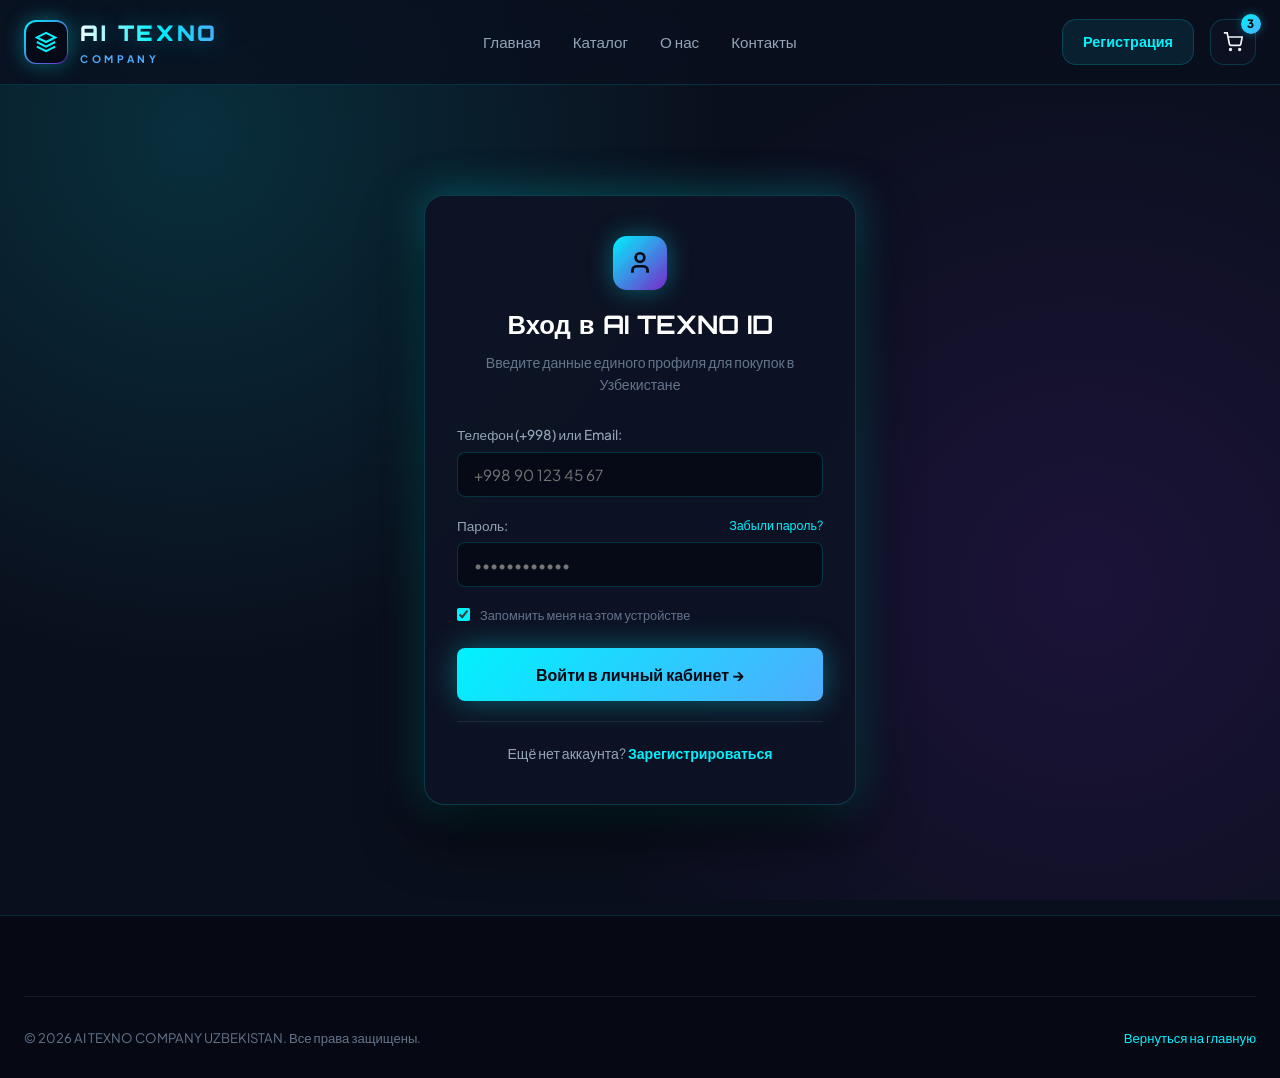
==== login.html @ 6f8b86f4 "first commit" ====
<!DOCTYPE html>
<html lang="ru">
<head>
  <meta charset="UTF-8">
  <meta name="viewport" content="width=device-width, initial-scale=1.0">
  <title>Вход в аккаунт — AI TEXNO ID</title>
  <meta name="description" content="Авторизация в едином профиле AI TEXNO COMPANY для клиентов в Узбекистане.">
  
  <!-- Google Fonts: Orbitron & Plus Jakarta Sans -->
  <link rel="preconnect" href="https://fonts.googleapis.com">
  <link rel="preconnect" href="https://fonts.gstatic.com" crossorigin>
  <link href="https://fonts.googleapis.com/css2?family=Orbitron:wght@600;700;800;900&family=Plus+Jakarta+Sans:wght@300;400;500;600;700;800&display=swap" rel="stylesheet">

  <!-- External Stylesheet -->
  <link rel="stylesheet" href="style.css">
</head>
<body>

  <!-- HEADER -->
  <header class="site-header">
    <div class="container header-inner">
      <a href="index.html" class="logo">
        <div class="logo-icon-box">
          <div class="logo-icon-inner">
            <svg width="22" height="22" viewBox="0 0 24 24" fill="none" stroke="var(--cyan-primary)" stroke-width="2.2">
              <polygon points="12 2 2 7 12 12 22 7 12 2"></polygon>
              <polyline points="2 17 12 22 22 17"></polyline>
              <polyline points="2 12 12 17 22 12"></polyline>
            </svg>
          </div>
        </div>
        <div class="logo-text-group">
          <span class="logo-title">AI TEXNO</span>
          <span class="logo-sub">COMPANY</span>
        </div>
      </a>

      <nav>
        <ul class="nav-menu">
          <li><a href="index.html" class="nav-link">Главная</a></li>
          <li><a href="index.html#catalog" class="nav-link">Каталог</a></li>
          <li><a href="index.html#about" class="nav-link">О нас</a></li>
          <li><a href="index.html#contacts" class="nav-link">Контакты</a></li>
        </ul>
      </nav>

      <div class="header-actions">
        <a href="registration.html" class="btn-auth">
          <span>Регистрация</span>
        </a>
        <a href="oformlenie.html" class="cart-btn" title="Корзина">
          <svg width="20" height="20" viewBox="0 0 24 24" fill="none" stroke="currentColor" stroke-width="2">
            <circle cx="9" cy="21" r="1"></circle><circle cx="20" cy="21" r="1"></circle>
            <path d="M1 1h4l2.68 13.39a2 2 0 0 0 2 1.61h9.72a2 2 0 0 0 2-1.61L23 6H6"></path>
          </svg>
          <span class="cart-badge">3</span>
        </a>
      </div>
    </div>
  </header>

  <!-- MAIN LOGIN SECTION -->
  <main class="section-padding" style="min-height: 80vh; display: flex; align-items: center;">
    <div class="container" style="max-width: 480px;">
      
      <div class="modal-dialog auth-dialog" style="transform:none; margin:0 auto;">
        
        <!-- Header Icon & Title -->
        <div style="text-align:center; margin-bottom:28px;">
          <div style="width:54px; height:54px; border-radius:14px; background:linear-gradient(135deg, var(--cyan-primary), var(--purple-accent)); display:inline-flex; align-items:center; justify-content:center; margin-bottom:14px; box-shadow:0 0 25px var(--cyan-glow);">
            <svg width="26" height="26" viewBox="0 0 24 24" fill="none" stroke="#050813" stroke-width="2.5">
              <path d="M19 21v-2a4 4 0 0 0-4-4H9a4 4 0 0 0-4 4v2"/><circle cx="12" cy="7" r="4"/>
            </svg>
          </div>
          <h1 style="font-family:var(--font-display); font-size:1.6rem; color:#fff; margin-bottom:6px;">Вход в AI TEXNO ID</h1>
          <p style="color:var(--text-dim); font-size:0.88rem;">Введите данные единого профиля для покупок в Узбекистане</p>
        </div>

        <!-- LOGIN FORM -->
        <form action="index.html#catalog" method="get">
          
          <div class="form-group">
            <label class="form-label">Телефон (+998) или Email:</label>
            <input type="text" class="form-input" placeholder="+998 90 123 45 67" required>
          </div>

          <div class="form-group">
            <div style="display:flex; justify-content:space-between; align-items:center; margin-bottom:6px;">
              <label class="form-label" style="margin-bottom:0;">Пароль:</label>
              <a href="#" style="font-size:0.78rem; color:var(--cyan-primary);">Забыли пароль?</a>
            </div>
            <input type="password" class="form-input" placeholder="••••••••••••" required>
          </div>

          <label class="form-checkbox-label">
            <input type="checkbox" checked>
            <span>Запомнить меня на этом устройстве</span>
          </label>

          <button type="submit" class="btn btn-primary" style="width:100%; border-radius:var(--radius-sm); font-size:1rem; margin-bottom:20px;">
            Войти в личный кабинет &rarr;
          </button>

          <div style="text-align:center; font-size:0.88rem; color:var(--text-muted); border-top:1px solid rgba(255,255,255,0.08); padding-top:20px;">
            Ещё нет аккаунта? <a href="registration.html" style="color:var(--cyan-primary); font-weight:700;">Зарегистрироваться</a>
          </div>

        </form>

      </div>

    </div>
  </main>

  <!-- FOOTER -->
  <footer class="site-footer">
    <div class="container">
      <div class="footer-bottom">
        <div>&copy; 2026 AI TEXNO COMPANY UZBEKISTAN. Все права защищены.</div>
        <div><a href="index.html" style="color:var(--cyan-primary);">Вернуться на главную</a></div>
      </div>
    </div>
  </footer>

</body>
</html>
---- style.css ----
/* ==========================================================================
   AI TEXNO COMPANY — PURE CSS STYLESHEET (NO JAVASCRIPT)
   Theme: Dark Charcoal Blue (#0a0f1d), Glassmorphism, Neon Cyan Accents
   Currency: Uzbek Som (сум / UZS)
   ========================================================================== */

/* --------------------------------------------------------------------------
   DESIGN SYSTEM & CSS TOKENS
   -------------------------------------------------------------------------- */
:root {
  --bg-base: #0a0f1d;
  --bg-surface: rgba(13, 19, 36, 0.75);
  --bg-surface-hover: rgba(22, 32, 59, 0.88);
  --bg-glass-card: rgba(15, 23, 42, 0.65);
  --bg-glass-border: rgba(0, 242, 254, 0.18);
  --bg-glass-border-hover: rgba(0, 242, 254, 0.55);
  
  --cyan-primary: #00f2fe;
  --cyan-secondary: #4facfe;
  --cyan-glow: rgba(0, 242, 254, 0.35);
  --cyan-glow-intense: rgba(0, 242, 254, 0.7);
  --purple-accent: #7928ca;
  --magenta-accent: #b800e6;
  --emerald-accent: #00f5a0;
  
  --text-main: #f1f5f9;
  --text-muted: #94a3b8;
  --text-dim: #64748b;
  
  --font-display: 'Orbitron', -apple-system, BlinkMacSystemFont, sans-serif;
  --font-sans: 'Plus Jakarta Sans', -apple-system, BlinkMacSystemFont, sans-serif;
  
  --radius-sm: 8px;
  --radius-md: 14px;
  --radius-lg: 20px;
  --radius-full: 9999px;
  
  --transition-smooth: all 0.35s cubic-bezier(0.16, 1, 0.3, 1);
  --transition-fast: all 0.2s ease;
  
  --shadow-glass: 0 10px 30px -10px rgba(0, 0, 0, 0.6), 0 0 20px -5px rgba(0, 242, 254, 0.12);
  --shadow-card-hover: 0 20px 40px -15px rgba(0, 0, 0, 0.8), 0 0 35px -5px rgba(0, 242, 254, 0.35);
}

/* --------------------------------------------------------------------------
   RESET & BASE STYLES
   -------------------------------------------------------------------------- */
*, *::before, *::after {
  box-sizing: border-box;
  margin: 0;
  padding: 0;
}

html {
  scroll-behavior: smooth;
  color-scheme: dark;
}

body {
  font-family: var(--font-sans);
  background-color: var(--bg-base);
  color: var(--text-main);
  line-height: 1.6;
  overflow-x: hidden;
  min-height: 100vh;
  position: relative;
  /* High-tech Unsplash image with dark gradient overlay */
  background-image: 
    radial-gradient(circle at 15% 15%, rgba(0, 242, 254, 0.14) 0%, transparent 40%),
    radial-gradient(circle at 85% 65%, rgba(121, 40, 202, 0.16) 0%, transparent 45%),
    linear-gradient(180deg, rgba(10, 15, 29, 0.92) 0%, rgba(10, 15, 29, 0.86) 40%, rgba(10, 15, 29, 0.95) 100%),
    url('https://images.unsplash.com/photo-1518770660439-4636190af475?auto=format&fit=crop&w=2000&q=80');
  background-attachment: fixed;
  background-size: cover;
  background-position: center;
}

a {
  text-decoration: none;
  color: inherit;
  transition: var(--transition-fast);
}

img {
  max-width: 100%;
  height: auto;
  display: block;
}

ul {
  list-style: none;
}

button, input, select, textarea {
  font-family: inherit;
  color: inherit;
}

/* Custom Scrollbar */
::-webkit-scrollbar {
  width: 10px;
}
::-webkit-scrollbar-track {
  background: #060913;
}
::-webkit-scrollbar-thumb {
  background: linear-gradient(180deg, var(--cyan-primary), var(--cyan-secondary));
  border-radius: 5px;
}

/* Containers & Layout */
.container {
  max-width: 1280px;
  margin: 0 auto;
  padding: 0 24px;
}

.section-padding {
  padding: 110px 0;
}

/* --------------------------------------------------------------------------
   HEADER & NAVIGATION (GLASSMORPHISM)
   -------------------------------------------------------------------------- */
.site-header {
  position: sticky;
  top: 0;
  z-index: 100;
  background: rgba(10, 15, 29, 0.82);
  backdrop-filter: blur(20px) saturate(160%);
  -webkit-backdrop-filter: blur(20px) saturate(160%);
  border-bottom: 1px solid rgba(0, 242, 254, 0.15);
  transition: var(--transition-smooth);
}

.header-inner {
  display: flex;
  align-items: center;
  justify-content: space-between;
  height: 84px;
  gap: 20px;
}

/* Glowing Cyberpunk Logo */
.logo {
  display: flex;
  align-items: center;
  gap: 12px;
  text-decoration: none;
  cursor: pointer;
}

.logo-icon-box {
  width: 44px;
  height: 44px;
  border-radius: 12px;
  background: linear-gradient(135deg, var(--cyan-primary), var(--purple-accent));
  padding: 1.5px;
  display: flex;
  align-items: center;
  justify-content: center;
  box-shadow: 0 0 20px var(--cyan-glow);
  transition: var(--transition-smooth);
}

.logo:hover .logo-icon-box {
  transform: rotate(5deg) scale(1.08);
  box-shadow: 0 0 30px var(--cyan-glow-intense);
}

.logo-icon-inner {
  width: 100%;
  height: 100%;
  background: #060a17;
  border-radius: 10px;
  display: flex;
  align-items: center;
  justify-content: center;
}

.logo-text-group {
  display: flex;
  flex-direction: column;
}

.logo-title {
  font-family: var(--font-display);
  font-weight: 900;
  font-size: 1.35rem;
  letter-spacing: 0.12em;
  background: linear-gradient(90deg, #ffffff 0%, var(--cyan-primary) 55%, var(--cyan-secondary) 100%);
  -webkit-background-clip: text;
  -webkit-text-fill-color: transparent;
  text-shadow: 0 0 25px rgba(0, 242, 254, 0.35);
}

.logo-sub {
  font-size: 0.65rem;
  font-weight: 700;
  letter-spacing: 0.35em;
  color: var(--cyan-secondary);
  text-transform: uppercase;
}

/* Nav Menu */
.nav-menu {
  display: flex;
  align-items: center;
  gap: 32px;
}

.nav-link {
  font-size: 0.95rem;
  font-weight: 500;
  color: var(--text-muted);
  position: relative;
  padding: 8px 0;
  transition: var(--transition-fast);
}

.nav-link:hover, .nav-link:focus {
  color: var(--cyan-primary);
}

.nav-link::after {
  content: '';
  position: absolute;
  bottom: 0;
  left: 0;
  width: 0%;
  height: 2px;
  background: linear-gradient(90deg, var(--cyan-primary), var(--cyan-secondary));
  transition: width 0.3s ease;
  border-radius: 2px;
  box-shadow: 0 0 8px var(--cyan-primary);
}

.nav-link:hover::after {
  width: 100%;
}

/* Header Actions */
.header-actions {
  display: flex;
  align-items: center;
  gap: 16px;
}

/* Cart Button */
.cart-btn {
  position: relative;
  display: flex;
  align-items: center;
  justify-content: center;
  width: 46px;
  height: 46px;
  border-radius: var(--radius-md);
  background: var(--bg-surface);
  border: 1px solid var(--bg-glass-border);
  color: var(--text-main);
  transition: var(--transition-smooth);
}

.cart-btn:hover {
  border-color: var(--cyan-primary);
  box-shadow: 0 0 18px var(--cyan-glow);
  color: var(--cyan-primary);
  transform: translateY(-2px);
}

.cart-badge {
  position: absolute;
  top: -6px;
  right: -6px;
  background: linear-gradient(135deg, var(--cyan-primary), var(--cyan-secondary));
  color: #050813;
  font-weight: 800;
  font-size: 0.72rem;
  min-width: 20px;
  height: 20px;
  padding: 0 5px;
  border-radius: 10px;
  display: flex;
  align-items: center;
  justify-content: center;
  box-shadow: 0 0 10px var(--cyan-glow);
}

/* Auth Modal Launcher Button */
.btn-auth {
  display: inline-flex;
  align-items: center;
  gap: 10px;
  padding: 10px 20px;
  border-radius: var(--radius-md);
  background: rgba(0, 242, 254, 0.08);
  border: 1px solid var(--bg-glass-border);
  color: var(--cyan-primary);
  font-weight: 600;
  font-size: 0.9rem;
  transition: var(--transition-smooth);
}

.btn-auth:hover {
  background: linear-gradient(135deg, var(--cyan-primary), var(--cyan-secondary));
  color: #050813;
  border-color: transparent;
  box-shadow: 0 0 25px var(--cyan-glow);
  transform: translateY(-2px);
}

/* --------------------------------------------------------------------------
   HERO SECTION
   -------------------------------------------------------------------------- */
.hero-section {
  padding: 100px 0 120px;
  position: relative;
}

.hero-grid {
  display: grid;
  grid-template-columns: 1.1fr 0.9fr;
  gap: 60px;
  align-items: center;
}

.hero-badge {
  display: inline-flex;
  align-items: center;
  gap: 8px;
  padding: 8px 18px;
  border-radius: var(--radius-full);
  background: rgba(0, 242, 254, 0.08);
  border: 1px solid var(--bg-glass-border);
  color: var(--cyan-primary);
  font-size: 0.85rem;
  font-weight: 600;
  margin-bottom: 24px;
  box-shadow: 0 0 15px rgba(0, 242, 254, 0.1);
}

.hero-badge-dot {
  width: 8px;
  height: 8px;
  border-radius: 50%;
  background: var(--cyan-primary);
  box-shadow: 0 0 10px var(--cyan-primary);
  animation: pulseGlow 2s infinite;
}

@keyframes pulseGlow {
  0%, 100% { opacity: 1; transform: scale(1); }
  50% { opacity: 0.4; transform: scale(1.3); }
}

.hero-title {
  font-family: var(--font-display);
  font-size: 3.4rem;
  font-weight: 800;
  line-height: 1.15;
  margin-bottom: 24px;
  letter-spacing: -0.02em;
}

.hero-title span {
  background: linear-gradient(135deg, var(--cyan-primary) 0%, var(--cyan-secondary) 50%, #ffffff 100%);
  -webkit-background-clip: text;
  -webkit-text-fill-color: transparent;
  display: block;
}

.hero-subtitle {
  font-size: 1.15rem;
  color: var(--text-muted);
  margin-bottom: 40px;
  max-width: 580px;
  font-weight: 400;
  line-height: 1.7;
}

.hero-cta-group {
  display: flex;
  align-items: center;
  gap: 20px;
  margin-bottom: 50px;
}

.btn {
  display: inline-flex;
  align-items: center;
  justify-content: center;
  gap: 10px;
  padding: 16px 32px;
  border-radius: var(--radius-md);
  font-weight: 700;
  font-size: 1rem;
  cursor: pointer;
  transition: var(--transition-smooth);
  border: none;
  outline: none;
}

.btn-primary {
  background: linear-gradient(135deg, var(--cyan-primary), var(--cyan-secondary));
  color: #050813;
  box-shadow: 0 0 30px var(--cyan-glow);
}

.btn-primary:hover {
  transform: translateY(-3px) scale(1.02);
  box-shadow: 0 0 45px var(--cyan-glow-intense);
  background: linear-gradient(135deg, #33f5ff, #62b5fe);
}

.btn-secondary {
  background: var(--bg-surface);
  border: 1px solid var(--bg-glass-border);
  color: var(--text-main);
}

.btn-secondary:hover {
  background: var(--bg-surface-hover);
  border-color: var(--cyan-primary);
  color: var(--cyan-primary);
  transform: translateY(-3px);
  box-shadow: 0 10px 25px -5px rgba(0, 0, 0, 0.5);
}

.hero-stats {
  display: flex;
  align-items: center;
  gap: 40px;
  padding-top: 30px;
  border-top: 1px solid rgba(255, 255, 255, 0.08);
}

.stat-item {
  display: flex;
  flex-direction: column;
}

.stat-number {
  font-family: var(--font-display);
  font-weight: 800;
  font-size: 1.8rem;
  color: #ffffff;
  background: linear-gradient(90deg, #fff, var(--cyan-primary));
  -webkit-background-clip: text;
  -webkit-text-fill-color: transparent;
}

.stat-label {
  font-size: 0.85rem;
  color: var(--text-dim);
}

/* Visual Card Showcase */
.hero-visual-card {
  position: relative;
  border-radius: var(--radius-lg);
  background: var(--bg-glass-card);
  backdrop-filter: blur(25px);
  border: 1px solid var(--bg-glass-border);
  padding: 16px;
  box-shadow: var(--shadow-glass);
  overflow: hidden;
  transition: var(--transition-smooth);
}

.hero-visual-card:hover {
  border-color: var(--bg-glass-border-hover);
  box-shadow: var(--shadow-card-hover);
  transform: translateY(-6px);
}

.hero-main-img {
  width: 100%;
  height: 440px;
  object-fit: cover;
  border-radius: 14px;
}

.hero-floating-tag {
  position: absolute;
  bottom: 30px;
  left: 30px;
  right: 30px;
  background: rgba(10, 15, 29, 0.85);
  backdrop-filter: blur(15px);
  border: 1px solid rgba(0, 242, 254, 0.3);
  border-radius: var(--radius-md);
  padding: 16px 20px;
  display: flex;
  align-items: center;
  gap: 16px;
  box-shadow: 0 15px 35px rgba(0, 0, 0, 0.6);
}

.floating-icon {
  width: 44px;
  height: 44px;
  border-radius: 10px;
  background: linear-gradient(135deg, var(--cyan-primary), var(--purple-accent));
  display: flex;
  align-items: center;
  justify-content: center;
  color: #050813;
}

.floating-title {
  font-weight: 700;
  font-size: 1rem;
  color: #ffffff;
}

.floating-subtitle {
  font-size: 0.82rem;
  color: var(--cyan-primary);
}

/* --------------------------------------------------------------------------
   ABOUT US SECTION
   -------------------------------------------------------------------------- */
.section-tag {
  display: inline-block;
  font-family: var(--font-display);
  font-size: 0.8rem;
  letter-spacing: 0.2em;
  color: var(--cyan-primary);
  text-transform: uppercase;
  margin-bottom: 12px;
}

.about-grid {
  display: grid;
  grid-template-columns: 1fr 1fr;
  gap: 60px;
  align-items: center;
  margin-bottom: 80px;
}

.about-text-content h3 {
  font-family: var(--font-display);
  font-size: 2.2rem;
  line-height: 1.25;
  margin-bottom: 20px;
  color: #ffffff;
}

.about-lead {
  font-size: 1.1rem;
  color: var(--cyan-secondary);
  margin-bottom: 16px;
  font-weight: 500;
}

.about-paragraph {
  color: var(--text-muted);
  font-size: 0.98rem;
  margin-bottom: 16px;
  line-height: 1.7;
}

.about-checklist {
  display: grid;
  grid-template-columns: 1fr 1fr;
  gap: 16px;
  margin-top: 24px;
}

.check-item {
  display: flex;
  align-items: center;
  gap: 10px;
  font-weight: 600;
  font-size: 0.92rem;
  color: var(--text-main);
}

.check-icon {
  width: 24px;
  height: 24px;
  border-radius: 50%;
  background: rgba(0, 245, 160, 0.15);
  border: 1px solid var(--emerald-accent);
  color: var(--emerald-accent);
  display: flex;
  align-items: center;
  justify-content: center;
  font-size: 0.75rem;
}

.about-img-frame {
  position: relative;
  border-radius: var(--radius-lg);
  overflow: hidden;
  border: 1px solid var(--bg-glass-border);
  box-shadow: var(--shadow-glass);
}

.about-img {
  width: 100%;
  height: 480px;
  object-fit: cover;
  transition: transform 0.6s ease;
}

.about-img-frame:hover .about-img {
  transform: scale(1.05);
}

/* Features Grid */
.features-grid {
  display: grid;
  grid-template-columns: repeat(4, 1fr);
  gap: 24px;
}

.feature-card {
  background: var(--bg-glass-card);
  backdrop-filter: blur(20px);
  border: 1px solid var(--bg-glass-border);
  border-radius: var(--radius-md);
  padding: 30px 24px;
  transition: var(--transition-smooth);
}

.feature-card:hover {
  border-color: var(--cyan-primary);
  transform: translateY(-5px);
  box-shadow: 0 15px 30px -10px rgba(0, 242, 254, 0.25);
}

.feature-icon-box {
  width: 52px;
  height: 52px;
  border-radius: 14px;
  background: rgba(0, 242, 254, 0.1);
  border: 1px solid var(--cyan-glow);
  color: var(--cyan-primary);
  display: flex;
  align-items: center;
  justify-content: center;
  margin-bottom: 20px;
  transition: var(--transition-smooth);
}

.feature-card:hover .feature-icon-box {
  background: linear-gradient(135deg, var(--cyan-primary), var(--cyan-secondary));
  color: #050813;
  box-shadow: 0 0 20px var(--cyan-glow);
}

.feature-title {
  font-family: var(--font-display);
  font-size: 1.1rem;
  margin-bottom: 10px;
  color: #ffffff;
}

.feature-desc {
  font-size: 0.88rem;
  color: var(--text-muted);
  line-height: 1.6;
}

/* --------------------------------------------------------------------------
   PRODUCT CATALOG SECTION (12 PRODUCTS GRID)
   -------------------------------------------------------------------------- */
.section-header {
  text-align: center;
  max-width: 700px;
  margin: 0 auto 50px;
}

.section-title {
  font-family: var(--font-display);
  font-size: 2.6rem;
  margin-bottom: 16px;
  color: #ffffff;
}

.section-title span {
  background: linear-gradient(90deg, var(--cyan-primary), var(--cyan-secondary));
  -webkit-background-clip: text;
  -webkit-text-fill-color: transparent;
}

.section-desc {
  font-size: 1.05rem;
  color: var(--text-muted);
}

.catalog-filters {
  display: flex;
  align-items: center;
  justify-content: center;
  flex-wrap: wrap;
  gap: 12px;
  margin-bottom: 45px;
}

.filter-btn {
  padding: 10px 22px;
  border-radius: var(--radius-full);
  background: var(--bg-surface);
  border: 1px solid var(--bg-glass-border);
  color: var(--text-muted);
  font-weight: 600;
  font-size: 0.9rem;
  cursor: pointer;
  transition: var(--transition-smooth);
}

.filter-btn:hover, .filter-btn.active {
  background: linear-gradient(135deg, var(--cyan-primary), var(--cyan-secondary));
  color: #050813;
  border-color: transparent;
  box-shadow: 0 0 20px var(--cyan-glow);
}

/* Grid of 12 Cards */
.products-grid {
  display: grid;
  grid-template-columns: repeat(3, 1fr);
  gap: 30px;
}

.product-card {
  background: var(--bg-glass-card);
  backdrop-filter: blur(25px);
  border: 1px solid var(--bg-glass-border);
  border-radius: var(--radius-lg);
  padding: 24px;
  display: flex;
  flex-direction: column;
  position: relative;
  transition: var(--transition-smooth);
  box-shadow: var(--shadow-glass);
}

.product-card:hover {
  border-color: var(--cyan-primary);
  transform: translateY(-8px);
  box-shadow: var(--shadow-card-hover);
}

.product-badge {
  position: absolute;
  top: 36px;
  left: 36px;
  z-index: 2;
  padding: 5px 14px;
  border-radius: var(--radius-full);
  font-size: 0.75rem;
  font-weight: 700;
  text-transform: uppercase;
  letter-spacing: 0.05em;
}

.badge-hot {
  background: linear-gradient(135deg, #ff4e50, #f9d423);
  color: #000;
}

.badge-ai {
  background: linear-gradient(135deg, var(--purple-accent), var(--magenta-accent));
  color: #fff;
}

.badge-new {
  background: linear-gradient(135deg, var(--cyan-primary), var(--emerald-accent));
  color: #050813;
}

.product-img-box {
  width: 100%;
  height: 240px;
  border-radius: var(--radius-md);
  overflow: hidden;
  margin-bottom: 20px;
  background: rgba(0, 0, 0, 0.2);
}

.product-img {
  width: 100%;
  height: 100%;
  object-fit: cover;
  transition: transform 0.5s ease;
}

.product-card:hover .product-img {
  transform: scale(1.08);
}

.product-category {
  font-size: 0.78rem;
  text-transform: uppercase;
  color: var(--cyan-primary);
  font-weight: 700;
  letter-spacing: 0.1em;
  margin-bottom: 6px;
}

.product-title {
  font-family: var(--font-display);
  font-size: 1.25rem;
  color: #ffffff;
  margin-bottom: 8px;
}

.product-desc {
  font-size: 0.88rem;
  color: var(--text-muted);
  margin-bottom: 16px;
  display: -webkit-box;
  -webkit-line-clamp: 2;
  -webkit-box-orient: vertical;
  overflow: hidden;
  line-height: 1.5;
}

.product-tags {
  display: flex;
  flex-wrap: wrap;
  gap: 6px;
  margin-bottom: 20px;
}

.tag-pill {
  font-size: 0.72rem;
  padding: 4px 10px;
  border-radius: 6px;
  background: rgba(255, 255, 255, 0.06);
  color: var(--text-main);
  border: 1px solid rgba(255, 255, 255, 0.08);
}

.product-price-row {
  display: flex;
  align-items: baseline;
  gap: 12px;
  margin-top: auto;
  margin-bottom: 20px;
}

.current-price {
  font-family: var(--font-display);
  font-size: 1.35rem;
  font-weight: 800;
  color: #ffffff;
}

.old-price {
  font-size: 0.88rem;
  color: var(--text-dim);
  text-decoration: line-through;
}

.discount-pill {
  font-size: 0.75rem;
  color: var(--emerald-accent);
  font-weight: 700;
}

.product-actions {
  display: grid;
  grid-template-columns: 1fr 1.3fr;
  gap: 10px;
}

.btn-quickview {
  display: inline-flex;
  align-items: center;
  justify-content: center;
  gap: 6px;
  padding: 10px 14px;
  border-radius: var(--radius-sm);
  background: var(--bg-surface);
  border: 1px solid var(--bg-glass-border);
  color: var(--text-main);
  font-size: 0.85rem;
  font-weight: 600;
  transition: var(--transition-fast);
}

.btn-quickview:hover {
  border-color: var(--cyan-primary);
  color: var(--cyan-primary);
  background: rgba(0, 242, 254, 0.1);
}

.btn-addcart {
  display: inline-flex;
  align-items: center;
  justify-content: center;
  gap: 6px;
  padding: 10px 14px;
  border-radius: var(--radius-sm);
  background: linear-gradient(135deg, var(--cyan-primary), var(--cyan-secondary));
  color: #050813;
  font-size: 0.85rem;
  font-weight: 700;
  border: none;
  transition: var(--transition-fast);
}

.btn-addcart:hover {
  box-shadow: 0 0 15px var(--cyan-glow);
  transform: scale(1.02);
}

/* --------------------------------------------------------------------------
   REVIEWS SECTION
   -------------------------------------------------------------------------- */
.reviews-grid {
  display: grid;
  grid-template-columns: repeat(3, 1fr);
  gap: 30px;
}

.review-card {
  background: var(--bg-glass-card);
  backdrop-filter: blur(20px);
  border: 1px solid var(--bg-glass-border);
  border-radius: var(--radius-md);
  padding: 28px;
  box-shadow: var(--shadow-glass);
}

.review-header {
  display: flex;
  align-items: center;
  gap: 14px;
  margin-bottom: 16px;
}

.review-avatar {
  width: 48px;
  height: 48px;
  border-radius: 50%;
  object-fit: cover;
  border: 2px solid var(--cyan-primary);
}

.reviewer-name {
  font-weight: 700;
  color: #ffffff;
  font-size: 1rem;
}

.reviewer-role {
  font-size: 0.8rem;
  color: var(--cyan-secondary);
}

.stars-row {
  color: #ffb800;
  letter-spacing: 2px;
  margin-bottom: 12px;
  font-size: 1.1rem;
}

.review-text {
  font-size: 0.92rem;
  color: var(--text-muted);
  font-style: italic;
  line-height: 1.6;
}

/* --------------------------------------------------------------------------
   FOOTER
   -------------------------------------------------------------------------- */
.site-footer {
  background: rgba(6, 9, 19, 0.95);
  border-top: 1px solid rgba(0, 242, 254, 0.15);
  padding: 80px 0 30px;
}

.footer-grid {
  display: grid;
  grid-template-columns: 1.4fr 1fr 1fr 1.2fr;
  gap: 40px;
  margin-bottom: 60px;
}

.footer-brand p {
  color: var(--text-muted);
  font-size: 0.9rem;
  margin: 20px 0;
  line-height: 1.6;
}

.social-links {
  display: flex;
  gap: 12px;
}

.social-btn {
  width: 38px;
  height: 38px;
  border-radius: 10px;
  background: var(--bg-surface);
  border: 1px solid var(--bg-glass-border);
  color: var(--text-muted);
  display: flex;
  align-items: center;
  justify-content: center;
  transition: var(--transition-fast);
}

.social-btn:hover {
  border-color: var(--cyan-primary);
  color: var(--cyan-primary);
  box-shadow: 0 0 12px var(--cyan-glow);
  transform: translateY(-2px);
}

.footer-col-title {
  font-family: var(--font-display);
  font-size: 1.1rem;
  color: #ffffff;
  margin-bottom: 24px;
}

.footer-links {
  display: flex;
  flex-direction: column;
  gap: 12px;
}

.footer-links a {
  color: var(--text-muted);
  font-size: 0.9rem;
}

.footer-links a:hover {
  color: var(--cyan-primary);
  padding-left: 4px;
}

.contact-item {
  display: flex;
  align-items: flex-start;
  gap: 12px;
  color: var(--text-muted);
  font-size: 0.88rem;
  margin-bottom: 16px;
}

.contact-item svg {
  color: var(--cyan-primary);
  flex-shrink: 0;
  margin-top: 3px;
}

.footer-newsletter {
  display: flex;
  gap: 8px;
  margin-top: 20px;
}

.newsletter-input {
  flex-grow: 1;
  padding: 10px 14px;
  border-radius: var(--radius-sm);
  background: rgba(15, 23, 42, 0.8);
  border: 1px solid var(--bg-glass-border);
  color: #fff;
  font-size: 0.85rem;
  outline: none;
}

.newsletter-input:focus {
  border-color: var(--cyan-primary);
}

.newsletter-btn {
  padding: 10px 18px;
  border-radius: var(--radius-sm);
  background: linear-gradient(135deg, var(--cyan-primary), var(--cyan-secondary));
  color: #050813;
  font-weight: 700;
  border: none;
}

.footer-bottom {
  display: flex;
  align-items: center;
  justify-content: space-between;
  padding-top: 30px;
  border-top: 1px solid rgba(255, 255, 255, 0.08);
  font-size: 0.82rem;
  color: var(--text-dim);
}

/* --------------------------------------------------------------------------
   PURE CSS MODALS & DRAWERS (:target MECHANISM)
   -------------------------------------------------------------------------- */
.modal-overlay {
  position: fixed;
  top: 0;
  left: 0;
  width: 100vw;
  height: 100vh;
  background: rgba(5, 8, 19, 0.85);
  backdrop-filter: blur(15px);
  -webkit-backdrop-filter: blur(15px);
  z-index: 1000;
  opacity: 0;
  pointer-events: none;
  transition: opacity 0.35s ease;
  display: flex;
  align-items: center;
  justify-content: center;
  padding: 20px;
}

.modal-overlay:target {
  opacity: 1;
  pointer-events: auto;
}

.modal-dialog {
  background: rgba(13, 19, 36, 0.95);
  border: 1px solid var(--bg-glass-border);
  border-radius: var(--radius-lg);
  box-shadow: 0 25px 60px rgba(0, 0, 0, 0.8), 0 0 40px var(--cyan-glow);
  width: 100%;
  max-width: 900px;
  max-height: 90vh;
  overflow-y: auto;
  position: relative;
  padding: 40px;
  transform: translateY(20px) scale(0.95);
  transition: transform 0.35s cubic-bezier(0.16, 1, 0.3, 1);
}

.modal-overlay:target .modal-dialog {
  transform: translateY(0) scale(1);
}

.modal-close-btn {
  position: absolute;
  top: 20px;
  right: 24px;
  font-size: 1.8rem;
  color: var(--text-muted);
  cursor: pointer;
  line-height: 1;
  transition: color 0.2s;
  text-decoration: none;
  z-index: 10;
}

.modal-close-btn:hover {
  color: var(--cyan-primary);
}

/* Detail Modal Grid */
.detail-grid {
  display: grid;
  grid-template-columns: 1fr 1.1fr;
  gap: 40px;
}

.detail-img-large {
  width: 100%;
  height: 360px;
  object-fit: cover;
  border-radius: var(--radius-md);
  border: 1px solid var(--bg-glass-border);
}

.detail-thumbnails {
  display: flex;
  gap: 12px;
  margin-top: 14px;
}

.thumb-item {
  width: 70px;
  height: 70px;
  border-radius: 8px;
  object-fit: cover;
  border: 1px solid var(--bg-glass-border);
}

.thumb-item.active {
  border-color: var(--cyan-primary);
  box-shadow: 0 0 12px var(--cyan-glow);
}

.detail-title {
  font-family: var(--font-display);
  font-size: 1.8rem;
  color: #fff;
  margin-bottom: 8px;
}

.detail-rating {
  display: flex;
  align-items: center;
  gap: 10px;
  font-size: 0.88rem;
  color: var(--text-muted);
  margin-bottom: 16px;
}

.detail-desc {
  font-size: 0.95rem;
  color: var(--text-muted);
  margin-bottom: 20px;
  line-height: 1.6;
}

.specs-table {
  width: 100%;
  border-collapse: collapse;
  margin-bottom: 24px;
  font-size: 0.88rem;
}

.specs-table td {
  padding: 8px 0;
  border-bottom: 1px solid rgba(255, 255, 255, 0.06);
}

.specs-table td:first-child {
  color: var(--text-dim);
  width: 40%;
}

.specs-table td:last-child {
  color: var(--text-main);
  font-weight: 600;
}

/* --------------------------------------------------------------------------
   PURE CSS AUTH MODAL RADIO TABS
   -------------------------------------------------------------------------- */
.auth-dialog {
  max-width: 460px;
  padding: 40px 32px;
}

.auth-tab-input {
  display: none;
}

.auth-tabs {
  display: grid;
  grid-template-columns: 1fr 1fr;
  gap: 8px;
  background: rgba(6, 9, 19, 0.6);
  padding: 4px;
  border-radius: var(--radius-md);
  margin-bottom: 28px;
  border: 1px solid var(--bg-glass-border);
}

.auth-tab-label {
  padding: 10px;
  text-align: center;
  font-weight: 700;
  font-size: 0.92rem;
  color: var(--text-muted);
  cursor: pointer;
  border-radius: var(--radius-sm);
  transition: var(--transition-fast);
}

#auth-tab-reg:checked ~ .auth-tabs label[for="auth-tab-reg"],
#auth-tab-login:checked ~ .auth-tabs label[for="auth-tab-login"] {
  background: linear-gradient(135deg, var(--cyan-primary), var(--cyan-secondary));
  color: #050813;
  box-shadow: 0 0 15px var(--cyan-glow);
}

.auth-form-block {
  display: none;
}

#auth-tab-reg:checked ~ #register-form {
  display: block;
}

#auth-tab-login:checked ~ #login-form {
  display: block;
}

.form-group {
  margin-bottom: 18px;
}

.form-label {
  display: block;
  font-size: 0.85rem;
  color: var(--text-muted);
  margin-bottom: 6px;
  font-weight: 500;
}

.form-input {
  width: 100%;
  padding: 12px 16px;
  border-radius: var(--radius-sm);
  background: rgba(6, 9, 19, 0.8);
  border: 1px solid var(--bg-glass-border);
  color: #fff;
  font-size: 0.95rem;
  outline: none;
  transition: var(--transition-fast);
}

.form-input:focus {
  border-color: var(--cyan-primary);
  box-shadow: 0 0 15px var(--cyan-glow);
}

.form-checkbox-label {
  display: flex;
  align-items: flex-start;
  gap: 10px;
  font-size: 0.8rem;
  color: var(--text-dim);
  margin-bottom: 22px;
  cursor: pointer;
}

.form-checkbox-label input {
  margin-top: 3px;
  accent-color: var(--cyan-primary);
}

/* --------------------------------------------------------------------------
   PURE CSS CART DRAWER (:target = #cart-drawer)
   -------------------------------------------------------------------------- */
.cart-drawer-dialog {
  max-width: 520px;
  margin-left: auto;
  margin-right: 0;
  height: 100vh;
  max-height: 100vh;
  border-radius: 0;
  display: flex;
  flex-direction: column;
  padding: 30px;
}

.cart-header {
  border-bottom: 1px solid rgba(255, 255, 255, 0.08);
  padding-bottom: 20px;
  margin-bottom: 20px;
}

.cart-title {
  font-family: var(--font-display);
  font-size: 1.4rem;
  color: #ffffff;
}

.cart-items-list {
  flex-grow: 1;
  overflow-y: auto;
  padding-right: 6px;
  display: flex;
  flex-direction: column;
  gap: 16px;
}

.cart-item {
  display: flex;
  align-items: center;
  gap: 16px;
  background: var(--bg-surface);
  border: 1px solid var(--bg-glass-border);
  border-radius: var(--radius-md);
  padding: 12px 16px;
  position: relative;
}

.cart-item-img {
  width: 64px;
  height: 64px;
  border-radius: 8px;
  object-fit: cover;
  flex-shrink: 0;
}

.cart-item-info {
  flex-grow: 1;
}

.cart-item-info h4 {
  font-size: 0.95rem;
  color: #fff;
  margin-bottom: 4px;
}

.cart-item-price {
  font-size: 0.9rem;
  color: var(--cyan-primary);
  font-weight: 700;
  margin-bottom: 8px;
}

.cart-qty-ctrl {
  display: flex;
  align-items: center;
  gap: 10px;
}

.qty-btn {
  width: 26px;
  height: 26px;
  border-radius: 6px;
  background: rgba(255, 255, 255, 0.1);
  color: #fff;
  display: flex;
  align-items: center;
  justify-content: center;
  font-weight: 700;
  user-select: none;
  text-decoration: none;
}

.qty-btn:hover {
  background: var(--cyan-primary);
  color: #050813;
}

.cart-item-remove {
  color: var(--text-dim);
  font-size: 1.4rem;
  line-height: 1;
  padding: 4px;
  text-decoration: none;
}

.cart-item-remove:hover {
  color: #ff5555;
}

.cart-summary {
  border-top: 1px solid rgba(255, 255, 255, 0.08);
  padding-top: 20px;
  margin-top: 20px;
}

.summary-row {
  display: flex;
  justify-content: space-between;
  font-size: 0.92rem;
  color: var(--text-muted);
  margin-bottom: 8px;
}

.summary-total {
  display: flex;
  justify-content: space-between;
  font-family: var(--font-display);
  font-size: 1.3rem;
  color: #ffffff;
  margin-top: 14px;
  padding-top: 14px;
  border-top: 1px dashed rgba(255, 255, 255, 0.15);
}

.total-amount {
  color: var(--cyan-primary);
}

/* --------------------------------------------------------------------------
   RESPONSIVE DESIGN (MEDIA QUERIES)
   -------------------------------------------------------------------------- */
@media (max-width: 1024px) {
  .hero-grid {
    grid-template-columns: 1fr;
    gap: 40px;
  }
  .about-grid {
    grid-template-columns: 1fr;
  }
  .features-grid {
    grid-template-columns: repeat(2, 1fr);
  }
  .products-grid {
    grid-template-columns: repeat(2, 1fr);
  }
  .reviews-grid {
    grid-template-columns: 1fr;
  }
  .footer-grid {
    grid-template-columns: 1fr 1fr;
  }
  .detail-grid {
    grid-template-columns: 1fr;
  }
}

@media (max-width: 768px) {
  .nav-menu {
    display: none;
  }
  .hero-title {
    font-size: 2.4rem;
  }
  .products-grid {
    grid-template-columns: 1fr;
  }
  .features-grid {
    grid-template-columns: 1fr;
  }
  .footer-grid {
    grid-template-columns: 1fr;
  }
  .cart-drawer-dialog {
    width: 100vw;
    max-width: 100vw;
  }
}
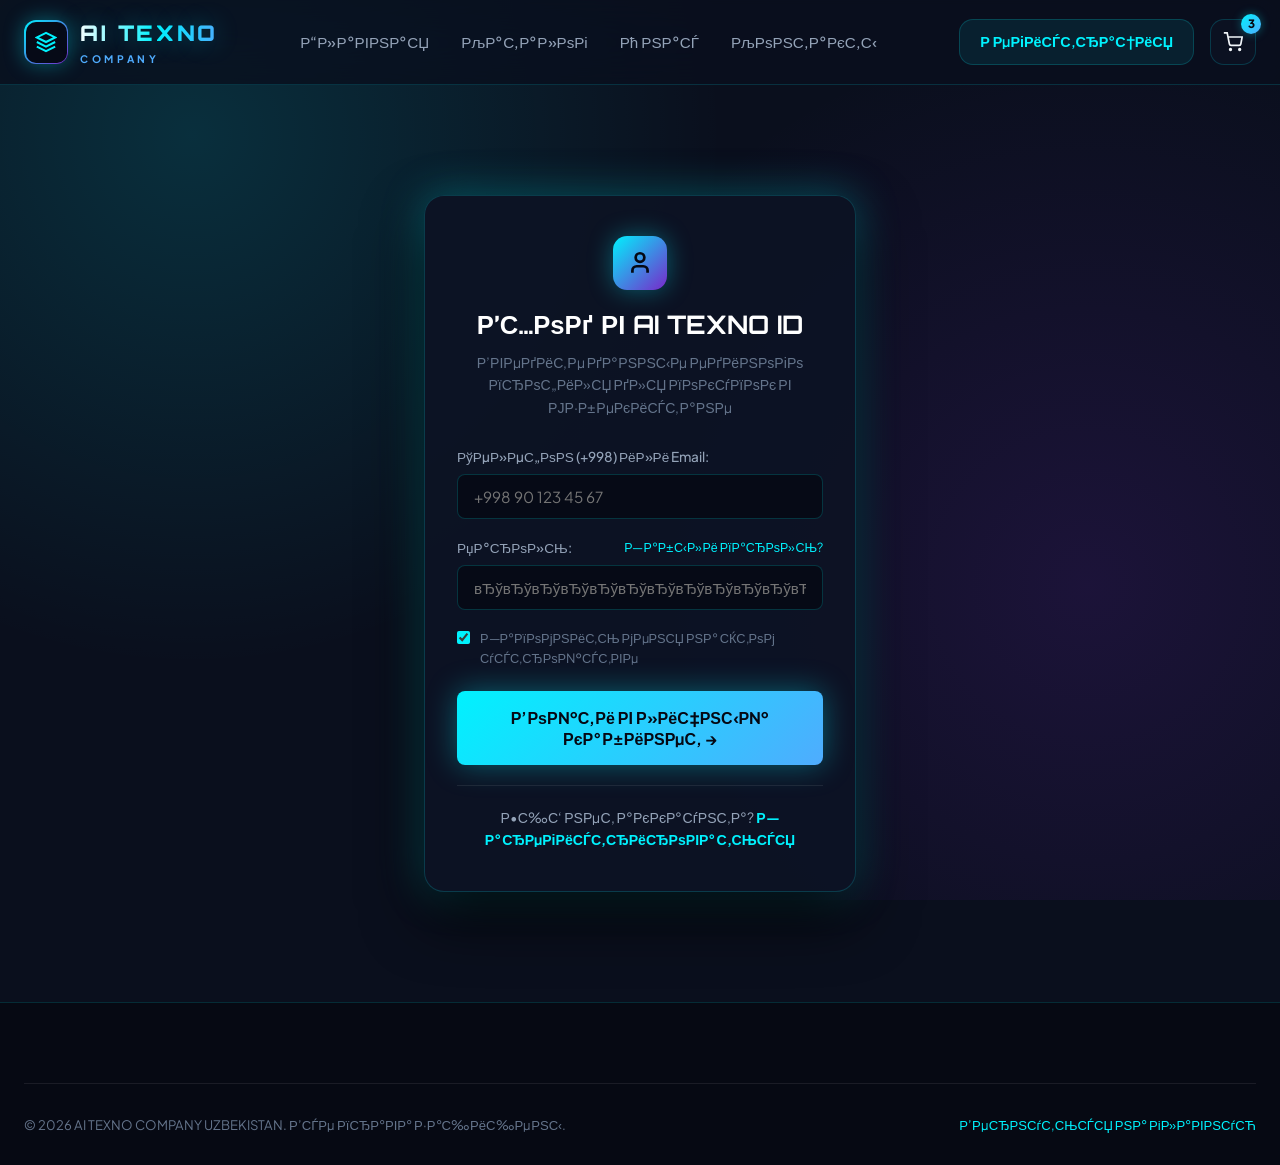
==== commit 39304f93: "ппп" ====
--- a/login.html
+++ b/login.html
@@ -1,10 +1,10 @@
-<!DOCTYPE html>
+﻿<!DOCTYPE html>
 <html lang="ru">
 <head>
   <meta charset="UTF-8">
   <meta name="viewport" content="width=device-width, initial-scale=1.0">
-  <title>Вход в аккаунт — AI TEXNO ID</title>
-  <meta name="description" content="Авторизация в едином профиле AI TEXNO COMPANY для клиентов в Узбекистане.">
+  <title>Р’С…РѕРґ РІ Р°РєРєР°СѓРЅС‚ вЂ” AI TEXNO ID</title>
+  <meta name="description" content="РђРІС‚РѕСЂРёР·Р°С†РёСЏ РІ РµРґРёРЅРѕРј РїСЂРѕС„РёР»Рµ AI TEXNO COMPANY РґР»СЏ РєР»РёРµРЅС‚РѕРІ РІ РЈР·Р±РµРєРёСЃС‚Р°РЅРµ.">
   
   <!-- Google Fonts: Orbitron & Plus Jakarta Sans -->
   <link rel="preconnect" href="https://fonts.googleapis.com">
@@ -35,29 +35,65 @@
         </div>
       </a>
 
-      <nav>
+      <!-- Pure CSS Mobile Menu Checkbox Toggle -->
+      <input type="checkbox" id="mobile-menu-toggle" class="mobile-toggle-input">
+
+      <nav class="desktop-nav">
         <ul class="nav-menu">
-          <li><a href="index.html" class="nav-link">Главная</a></li>
-          <li><a href="index.html#catalog" class="nav-link">Каталог</a></li>
-          <li><a href="index.html#about" class="nav-link">О нас</a></li>
-          <li><a href="index.html#contacts" class="nav-link">Контакты</a></li>
+          <li><a href="index.html" class="nav-link">Р“Р»Р°РІРЅР°СЏ</a></li>
+          <li><a href="index.html#catalog" class="nav-link">РљР°С‚Р°Р»РѕРі</a></li>
+          <li><a href="index.html#about" class="nav-link">Рћ РЅР°СЃ</a></li>
+          <li><a href="index.html#contacts" class="nav-link">РљРѕРЅС‚Р°РєС‚С‹</a></li>
         </ul>
       </nav>
 
       <div class="header-actions">
         <a href="registration.html" class="btn-auth">
-          <span>Регистрация</span>
+          <span>Р РµРіРёСЃС‚СЂР°С†РёСЏ</span>
         </a>
-        <a href="oformlenie.html" class="cart-btn" title="Корзина">
+        <a href="oformlenie.html" class="cart-btn" title="РљРѕСЂР·РёРЅР°">
           <svg width="20" height="20" viewBox="0 0 24 24" fill="none" stroke="currentColor" stroke-width="2">
             <circle cx="9" cy="21" r="1"></circle><circle cx="20" cy="21" r="1"></circle>
             <path d="M1 1h4l2.68 13.39a2 2 0 0 0 2 1.61h9.72a2 2 0 0 0 2-1.61L23 6H6"></path>
           </svg>
           <span class="cart-badge">3</span>
         </a>
+
+        <!-- Hamburger Label -->
+        <label for="mobile-menu-toggle" class="mobile-toggle-btn" aria-label="РћС‚РєСЂС‹С‚СЊ РјРѕР±РёР»СЊРЅРѕРµ РјРµРЅСЋ">
+          <span></span>
+          <span></span>
+          <span></span>
+        </label>
+      </div>
+
+      <!-- Pure CSS Mobile Navigation Drawer -->
+      <div class="mobile-nav-drawer">
+        <ul class="mobile-nav-menu">
+          <li><a href="index.html" class="mobile-nav-link"><span>Р“Р»Р°РІРЅР°СЏ СЃС‚СЂР°РЅРёС†Р°</span> &rarr;</a></li>
+          <li><a href="index.html#catalog" class="mobile-nav-link"><span>РљР°С‚Р°Р»РѕРі С‚РѕРІР°СЂРѕРІ</span> &rarr;</a></li>
+          <li><a href="index.html#about" class="mobile-nav-link"><span>Рћ РєРѕРјРїР°РЅРёРё</span> &rarr;</a></li>
+          <li><a href="index.html#contacts" class="mobile-nav-link"><span>РљРѕРЅС‚Р°РєС‚С‹</span> &rarr;</a></li>
+        </ul>
+
+        <div class="mobile-nav-actions">
+          <a href="registration.html" class="btn btn-primary" style="width:100%; justify-content:center;">
+            РЎРѕР·РґР°С‚СЊ Р°РєРєР°СѓРЅС‚ AI ID
+          </a>
+          <a href="oformlenie.html" class="btn btn-secondary" style="width:100%; justify-content:center;">
+            РџРµСЂРµР№С‚Рё РІ РєРѕСЂР·РёРЅСѓ
+          </a>
+        </div>
       </div>
     </div>
   </header>
+  <!-- PHONE CATEGORY BAR — auto-shown on mobile via CSS -->
+  <div class="mobile-category-bar">
+    <a href="index.html" class="mobile-category-chip">🏠 Главная</a>
+    <a href="index.html#catalog" class="mobile-category-chip active">🛍️ Каталог</a>
+    <a href="registration.html" class="mobile-category-chip">📝 Регистрация</a>
+    <a href="oformlenie.html" class="mobile-category-chip">🛒 Корзина</a>
+  </div>
 
   <!-- MAIN LOGIN SECTION -->
   <main class="section-padding" style="min-height: 80vh; display: flex; align-items: center;">
@@ -72,37 +108,37 @@
               <path d="M19 21v-2a4 4 0 0 0-4-4H9a4 4 0 0 0-4 4v2"/><circle cx="12" cy="7" r="4"/>
             </svg>
           </div>
-          <h1 style="font-family:var(--font-display); font-size:1.6rem; color:#fff; margin-bottom:6px;">Вход в AI TEXNO ID</h1>
-          <p style="color:var(--text-dim); font-size:0.88rem;">Введите данные единого профиля для покупок в Узбекистане</p>
+          <h1 style="font-family:var(--font-display); font-size:1.6rem; color:#fff; margin-bottom:6px;">Р’С…РѕРґ РІ AI TEXNO ID</h1>
+          <p style="color:var(--text-dim); font-size:0.88rem;">Р’РІРµРґРёС‚Рµ РґР°РЅРЅС‹Рµ РµРґРёРЅРѕРіРѕ РїСЂРѕС„РёР»СЏ РґР»СЏ РїРѕРєСѓРїРѕРє РІ РЈР·Р±РµРєРёСЃС‚Р°РЅРµ</p>
         </div>
 
         <!-- LOGIN FORM -->
         <form action="index.html#catalog" method="get">
           
           <div class="form-group">
-            <label class="form-label">Телефон (+998) или Email:</label>
+            <label class="form-label">РўРµР»РµС„РѕРЅ (+998) РёР»Рё Email:</label>
             <input type="text" class="form-input" placeholder="+998 90 123 45 67" required>
           </div>
 
           <div class="form-group">
             <div style="display:flex; justify-content:space-between; align-items:center; margin-bottom:6px;">
-              <label class="form-label" style="margin-bottom:0;">Пароль:</label>
-              <a href="#" style="font-size:0.78rem; color:var(--cyan-primary);">Забыли пароль?</a>
+              <label class="form-label" style="margin-bottom:0;">РџР°СЂРѕР»СЊ:</label>
+              <a href="#" style="font-size:0.78rem; color:var(--cyan-primary);">Р—Р°Р±С‹Р»Рё РїР°СЂРѕР»СЊ?</a>
             </div>
-            <input type="password" class="form-input" placeholder="••••••••••••" required>
+            <input type="password" class="form-input" placeholder="вЂўвЂўвЂўвЂўвЂўвЂўвЂўвЂўвЂўвЂўвЂўвЂў" required>
           </div>
 
           <label class="form-checkbox-label">
             <input type="checkbox" checked>
-            <span>Запомнить меня на этом устройстве</span>
+            <span>Р—Р°РїРѕРјРЅРёС‚СЊ РјРµРЅСЏ РЅР° СЌС‚РѕРј СѓСЃС‚СЂРѕР№СЃС‚РІРµ</span>
           </label>
 
           <button type="submit" class="btn btn-primary" style="width:100%; border-radius:var(--radius-sm); font-size:1rem; margin-bottom:20px;">
-            Войти в личный кабинет &rarr;
+            Р’РѕР№С‚Рё РІ Р»РёС‡РЅС‹Р№ РєР°Р±РёРЅРµС‚ &rarr;
           </button>
 
           <div style="text-align:center; font-size:0.88rem; color:var(--text-muted); border-top:1px solid rgba(255,255,255,0.08); padding-top:20px;">
-            Ещё нет аккаунта? <a href="registration.html" style="color:var(--cyan-primary); font-weight:700;">Зарегистрироваться</a>
+            Р•С‰С‘ РЅРµС‚ Р°РєРєР°СѓРЅС‚Р°? <a href="registration.html" style="color:var(--cyan-primary); font-weight:700;">Р—Р°СЂРµРіРёСЃС‚СЂРёСЂРѕРІР°С‚СЊСЃСЏ</a>
           </div>
 
         </form>
@@ -116,11 +152,36 @@
   <footer class="site-footer">
     <div class="container">
       <div class="footer-bottom">
-        <div>&copy; 2026 AI TEXNO COMPANY UZBEKISTAN. Все права защищены.</div>
-        <div><a href="index.html" style="color:var(--cyan-primary);">Вернуться на главную</a></div>
+        <div>&copy; 2026 AI TEXNO COMPANY UZBEKISTAN. Р’СЃРµ РїСЂР°РІР° Р·Р°С‰РёС‰РµРЅС‹.</div>
+        <div><a href="index.html" style="color:var(--cyan-primary);">Р’РµСЂРЅСѓС‚СЊСЃСЏ РЅР° РіР»Р°РІРЅСѓСЋ</a></div>
       </div>
     </div>
   </footer>
 
+
+  <!-- PHONE BOTTOM TAB BAR — auto-shown on mobile via CSS -->
+  <nav class="phone-bottom-tabbar">
+    <a href="index.html" class="phone-tab">
+      <svg viewBox="0 0 24 24" fill="none" stroke="currentColor"><path d="M3 9l9-7 9 7v11a2 2 0 0 1-2 2H5a2 2 0 0 1-2-2z"/><polyline points="9 22 9 12 15 12 15 22"/></svg>
+      <span>Главная</span>
+    </a>
+    <a href="index.html#catalog" class="phone-tab">
+      <svg viewBox="0 0 24 24" fill="none" stroke="currentColor"><rect x="2" y="3" width="20" height="14" rx="2"/><line x1="8" y1="21" x2="16" y2="21"/><line x1="12" y1="17" x2="12" y2="21"/></svg>
+      <span>Каталог</span>
+    </a>
+    <a href="index.html#about" class="phone-tab">
+      <svg viewBox="0 0 24 24" fill="none" stroke="currentColor"><polygon points="12 2 2 7 12 12 22 7 12 2"/><polyline points="2 17 12 22 22 17"/><polyline points="2 12 12 17 22 12"/></svg>
+      <span>О нас</span>
+    </a>
+    <a href="oformlenie.html" class="phone-tab">
+      <svg viewBox="0 0 24 24" fill="none" stroke="currentColor"><circle cx="9" cy="21" r="1"/><circle cx="20" cy="21" r="1"/><path d="M1 1h4l2.68 13.39a2 2 0 0 0 2 1.61h9.72a2 2 0 0 0 2-1.61L23 6H6"/></svg>
+      <span>Корзина</span>
+    </a>
+    <a href="login.html" class="phone-tab active">
+      <svg viewBox="0 0 24 24" fill="none" stroke="currentColor"><path d="M20 21v-2a4 4 0 0 0-4-4H8a4 4 0 0 0-4 4v2"/><circle cx="12" cy="7" r="4"/></svg>
+      <span>Профиль</span>
+    </a>
+  </nav>
 </body>
 </html>
+
--- a/style.css
+++ b/style.css
@@ -1472,15 +1472,227 @@
 }
 
 /* --------------------------------------------------------------------------
+   PURE CSS MOBILE MENU & TOGGLE (NO JAVASCRIPT)
+   -------------------------------------------------------------------------- */
+.mobile-toggle-input {
+  display: none;
+}
+
+.mobile-toggle-btn {
+  display: none;
+  flex-direction: column;
+  justify-content: space-between;
+  width: 42px;
+  height: 42px;
+  padding: 10px 8px;
+  border-radius: var(--radius-sm);
+  background: var(--bg-surface);
+  border: 1px solid var(--bg-glass-border);
+  cursor: pointer;
+  z-index: 1002;
+  transition: var(--transition-smooth);
+}
+
+.mobile-toggle-btn span {
+  display: block;
+  width: 100%;
+  height: 2.5px;
+  background-color: var(--cyan-primary);
+  border-radius: 2px;
+  transition: transform 0.35s ease, opacity 0.25s ease, background-color 0.35s ease;
+  transform-origin: center;
+  box-shadow: 0 0 8px var(--cyan-glow);
+}
+
+/* Checkbox Toggle Effect -> Hamburger to 'X' */
+.mobile-toggle-input:checked ~ .mobile-toggle-btn {
+  border-color: var(--cyan-primary);
+  box-shadow: 0 0 20px var(--cyan-glow-intense);
+}
+
+.mobile-toggle-input:checked ~ .mobile-toggle-btn span:nth-child(1) {
+  transform: translateY(7.5px) rotate(45deg);
+}
+
+.mobile-toggle-input:checked ~ .mobile-toggle-btn span:nth-child(2) {
+  opacity: 0;
+  transform: scaleX(0);
+}
+
+.mobile-toggle-input:checked ~ .mobile-toggle-btn span:nth-child(3) {
+  transform: translateY(-7.5px) rotate(-45deg);
+}
+
+/* Mobile Nav Drawer Container */
+.mobile-nav-drawer {
+  position: fixed;
+  top: 84px;
+  left: 0;
+  width: 100vw;
+  height: calc(100vh - 84px);
+  background: rgba(6, 9, 19, 0.96);
+  backdrop-filter: blur(30px) saturate(180%);
+  -webkit-backdrop-filter: blur(30px) saturate(180%);
+  border-top: 1px solid rgba(0, 242, 254, 0.2);
+  z-index: 999;
+  padding: 30px 24px;
+  display: flex;
+  flex-direction: column;
+  justify-content: space-between;
+  opacity: 0;
+  visibility: hidden;
+  transform: translateY(-20px);
+  transition: opacity 0.35s ease, transform 0.35s cubic-bezier(0.16, 1, 0.3, 1), visibility 0.35s;
+  pointer-events: none;
+  overflow-y: auto;
+}
+
+.mobile-toggle-input:checked ~ .mobile-nav-drawer {
+  opacity: 1;
+  visibility: visible;
+  transform: translateY(0);
+  pointer-events: auto;
+}
+
+.mobile-nav-menu {
+  display: flex;
+  flex-direction: column;
+  gap: 16px;
+  list-style: none;
+}
+
+.mobile-nav-link {
+  display: flex;
+  align-items: center;
+  justify-content: space-between;
+  padding: 14px 18px;
+  font-size: 1.1rem;
+  font-weight: 600;
+  color: var(--text-main);
+  background: rgba(15, 23, 42, 0.6);
+  border: 1px solid var(--bg-glass-border);
+  border-radius: var(--radius-md);
+  transition: var(--transition-fast);
+}
+
+.mobile-nav-link:hover,
+.mobile-nav-link:active {
+  background: rgba(0, 242, 254, 0.12);
+  border-color: var(--cyan-primary);
+  color: var(--cyan-primary);
+  box-shadow: 0 0 15px var(--cyan-glow);
+  transform: translateX(6px);
+}
+
+.mobile-nav-actions {
+  display: flex;
+  flex-direction: column;
+  gap: 12px;
+  padding-top: 24px;
+  margin-top: 20px;
+  border-top: 1px solid rgba(255, 255, 255, 0.1);
+}
+
+/* --------------------------------------------------------------------------
+   PURE CSS SCROLL ANIMATIONS (KEYFRAMES & VIEW TIMELINE)
+   -------------------------------------------------------------------------- */
+@keyframes scrollFadeUp {
+  0% {
+    opacity: 0;
+    transform: translateY(45px) scale(0.96);
+  }
+  100% {
+    opacity: 1;
+    transform: translateY(0) scale(1);
+  }
+}
+
+@keyframes scrollSlideLeft {
+  0% {
+    opacity: 0;
+    transform: translateX(-50px);
+  }
+  100% {
+    opacity: 1;
+    transform: translateX(0);
+  }
+}
+
+@keyframes scrollSlideRight {
+  0% {
+    opacity: 0;
+    transform: translateX(50px);
+  }
+  100% {
+    opacity: 1;
+    transform: translateX(0);
+  }
+}
+
+@keyframes scrollScaleIn {
+  0% {
+    opacity: 0;
+    transform: scale(0.88);
+  }
+  100% {
+    opacity: 1;
+    transform: scale(1);
+  }
+}
+
+@keyframes pulseGlowBorder {
+  0%, 100% { border-color: rgba(0, 242, 254, 0.2); box-shadow: 0 0 15px rgba(0, 242, 254, 0.1); }
+  50% { border-color: rgba(0, 242, 254, 0.6); box-shadow: 0 0 25px rgba(0, 242, 254, 0.35); }
+}
+
+/* Scroll Animation Classes applied via HTML */
+.scroll-reveal {
+  animation: scrollFadeUp linear both;
+  animation-timeline: view();
+  animation-range: entry 5% cover 25%;
+}
+
+.scroll-reveal-left {
+  animation: scrollSlideLeft linear both;
+  animation-timeline: view();
+  animation-range: entry 5% cover 25%;
+}
+
+.scroll-reveal-right {
+  animation: scrollSlideRight linear both;
+  animation-timeline: view();
+  animation-range: entry 5% cover 25%;
+}
+
+.scroll-reveal-scale {
+  animation: scrollScaleIn linear both;
+  animation-timeline: view();
+  animation-range: entry 5% cover 25%;
+}
+
+/* Smooth Entrance Fallback for standard loads */
+.hero-content {
+  animation: scrollFadeUp 0.9s cubic-bezier(0.16, 1, 0.3, 1) forwards;
+}
+
+.hero-visual-card {
+  animation: scrollScaleIn 1s cubic-bezier(0.16, 1, 0.3, 1) 0.15s forwards;
+}
+
+/* --------------------------------------------------------------------------
    RESPONSIVE DESIGN (MEDIA QUERIES)
    -------------------------------------------------------------------------- */
 @media (max-width: 1024px) {
+  .container {
+    padding: 0 20px;
+  }
   .hero-grid {
     grid-template-columns: 1fr;
     gap: 40px;
   }
   .about-grid {
     grid-template-columns: 1fr;
+    gap: 40px;
   }
   .features-grid {
     grid-template-columns: repeat(2, 1fr);
@@ -1489,10 +1701,11 @@
     grid-template-columns: repeat(2, 1fr);
   }
   .reviews-grid {
-    grid-template-columns: 1fr;
+    grid-template-columns: repeat(2, 1fr);
   }
   .footer-grid {
     grid-template-columns: 1fr 1fr;
+    gap: 30px;
   }
   .detail-grid {
     grid-template-columns: 1fr;
@@ -1500,23 +1713,307 @@
 }
 
 @media (max-width: 768px) {
-  .nav-menu {
+  .header-inner {
+    height: 74px;
+  }
+  
+  .logo-title {
+    font-size: 1.15rem;
+  }
+  
+  .logo-sub {
+    font-size: 0.58rem;
+    letter-spacing: 0.25em;
+  }
+  
+  .logo-icon-box {
+    width: 38px;
+    height: 38px;
+  }
+  
+  /* Hide Desktop Nav and show Hamburger */
+  .desktop-nav {
+    display: none !important;
+  }
+  
+  .mobile-toggle-btn {
+    display: flex;
+  }
+  
+  .site-header .header-actions {
+    gap: 10px;
+  }
+
+  .btn-auth span {
     display: none;
   }
+  
+  .btn-auth {
+    padding: 10px 12px;
+  }
+
+  .hero-section {
+    padding: 60px 0 80px;
+  }
+
   .hero-title {
-    font-size: 2.4rem;
-  }
+    font-size: 2.1rem;
+    line-height: 1.2;
+  }
+
+  .hero-subtitle {
+    font-size: 1rem;
+    margin-bottom: 30px;
+  }
+
+  .hero-cta-group {
+    flex-direction: column;
+    width: 100%;
+    gap: 14px;
+  }
+
+  .hero-cta-group .btn {
+    width: 100%;
+    justify-content: center;
+  }
+
+  .hero-stats {
+    display: grid;
+    grid-template-columns: repeat(2, 1fr);
+    gap: 20px;
+    padding-top: 24px;
+  }
+
+  .hero-main-img {
+    height: 280px;
+  }
+
+  .hero-floating-tag {
+    bottom: 16px;
+    left: 16px;
+    right: 16px;
+    padding: 12px 14px;
+  }
+
+  .floating-title {
+    font-size: 0.88rem;
+  }
+
+  .floating-subtitle {
+    font-size: 0.75rem;
+  }
+
+  .section-padding {
+    padding: 70px 0;
+  }
+
+  .section-title {
+    font-size: 2rem;
+  }
+
+  .about-text-content h3 {
+    font-size: 1.75rem;
+  }
+
+  .about-checklist {
+    grid-template-columns: 1fr;
+  }
+
+  .about-img {
+    height: 300px;
+  }
+
+  .features-grid {
+    grid-template-columns: 1fr;
+  }
+
   .products-grid {
     grid-template-columns: 1fr;
-  }
-  .features-grid {
+    gap: 20px;
+  }
+
+  .product-card {
+    padding: 18px;
+  }
+
+  .product-img-box {
+    height: 200px;
+  }
+
+  .reviews-grid {
     grid-template-columns: 1fr;
   }
+
   .footer-grid {
     grid-template-columns: 1fr;
-  }
+    gap: 30px;
+  }
+
+  .footer-newsletter {
+    flex-direction: column;
+  }
+
+  .footer-bottom {
+    flex-direction: column;
+    gap: 12px;
+    text-align: center;
+  }
+
   .cart-drawer-dialog {
     width: 100vw;
     max-width: 100vw;
-  }
-}
+    padding: 20px 16px;
+  }
+
+  .modal-dialog {
+    padding: 30px 20px;
+    width: 95%;
+  }
+
+  .detail-img-large {
+    height: 240px;
+  }
+}
+
+@media (max-width: 480px) {
+  .hero-title {
+    font-size: 1.8rem;
+  }
+
+  .hero-stats {
+    grid-template-columns: 1fr;
+  }
+
+  .catalog-filters {
+    gap: 8px;
+  }
+
+  .filter-btn {
+    padding: 8px 16px;
+    font-size: 0.82rem;
+  }
+
+  .product-actions {
+    grid-template-columns: 1fr;
+  }
+
+  .product-price-row {
+    flex-wrap: wrap;
+  }
+}
+
+
+/* ==========================================================================
+   AUTO PHONE UI — Pure CSS device detection (NO JAVASCRIPT)
+   Hidden on desktop, auto-shown on phone via @media (max-width: 480px)
+   ========================================================================== */
+
+/* Default: hide phone-only elements on desktop */
+.phone-bottom-tabbar { display: none; }
+.mobile-category-bar { display: none; }
+.btn-switch-version  { display: none !important; }
+
+@media (max-width: 480px) {
+
+  /* Body reserves space for fixed bottom nav */
+  body { padding-bottom: 72px; }
+
+  /* === SCROLLABLE CATEGORY CHIPS BAR === */
+  .mobile-category-bar {
+    display: flex !important;
+    overflow-x: auto;
+    gap: 8px;
+    padding: 10px 14px;
+    background: rgba(6, 9, 19, 0.8);
+    border-bottom: 1px solid rgba(0, 242, 254, 0.12);
+    scrollbar-width: none;
+    -ms-overflow-style: none;
+  }
+  .mobile-category-bar::-webkit-scrollbar { display: none; }
+
+  .mobile-category-chip {
+    flex-shrink: 0;
+    padding: 6px 14px;
+    border-radius: 16px;
+    background: var(--bg-surface);
+    border: 1px solid var(--bg-glass-border);
+    color: var(--text-muted);
+    font-size: 0.78rem;
+    font-weight: 600;
+    text-decoration: none;
+    white-space: nowrap;
+  }
+
+  .mobile-category-chip.active,
+  .mobile-category-chip:active {
+    background: linear-gradient(135deg, var(--cyan-primary), var(--cyan-secondary));
+    color: #050813;
+    border-color: transparent;
+    box-shadow: 0 0 10px var(--cyan-glow);
+  }
+
+  /* === FIXED BOTTOM APP NAVIGATION TAB BAR === */
+  .phone-bottom-tabbar {
+    display: grid !important;
+    position: fixed;
+    bottom: 0;
+    left: 0;
+    width: 100vw;
+    height: 64px;
+    background: rgba(6, 9, 19, 0.97);
+    backdrop-filter: blur(24px) saturate(180%);
+    -webkit-backdrop-filter: blur(24px) saturate(180%);
+    border-top: 1px solid rgba(0, 242, 254, 0.28);
+    z-index: 1010;
+    grid-template-columns: repeat(5, 1fr);
+    align-items: center;
+    box-shadow: 0 -8px 24px rgba(0, 0, 0, 0.75);
+  }
+
+  .phone-tab {
+    display: flex;
+    flex-direction: column;
+    align-items: center;
+    justify-content: center;
+    gap: 2px;
+    color: var(--text-dim);
+    font-size: 0.62rem;
+    font-weight: 600;
+    text-decoration: none;
+    padding: 4px 0;
+  }
+
+  .phone-tab svg { width: 20px; height: 20px; stroke-width: 2; }
+  .phone-tab.active { color: var(--cyan-primary); }
+  .phone-tab.active svg { filter: drop-shadow(0 0 6px var(--cyan-primary)); }
+
+  /* === AUTO COMPACT OVERRIDES ON PHONE === */
+  .header-inner       { height: 60px; padding: 0 12px; }
+  .logo-title         { font-size: 0.95rem; }
+  .hero-section       { padding: 40px 0 60px; }
+  .hero-badge         { font-size: 0.72rem; padding: 5px 10px; }
+  .hero-main-img      { height: 200px; }
+  .hero-stats         { grid-template-columns: repeat(3, 1fr); gap: 8px; }
+  .stat-number        { font-size: 1.1rem; }
+  .section-padding    { padding: 50px 0; }
+  .section-title      { font-size: 1.45rem; }
+  .section-header     { margin-bottom: 24px; }
+  .site-footer        { padding: 44px 0 16px; }
+  .product-card       { padding: 13px; }
+  .product-title      { font-size: 0.98rem; }
+  .current-price      { font-size: 1.05rem; }
+  .product-img-box    { height: 180px; }
+  .btn-quickview,
+  .btn-addcart        { padding: 11px 8px; font-size: 0.8rem; }
+  .product-actions    { grid-template-columns: 1fr 1.3fr; gap: 8px; }
+
+  .catalog-filters {
+    flex-wrap: nowrap;
+    overflow-x: auto;
+    justify-content: flex-start;
+    scrollbar-width: none;
+    -ms-overflow-style: none;
+  }
+  .catalog-filters::-webkit-scrollbar { display: none; }
+  .filter-btn { flex-shrink: 0; padding: 8px 14px; font-size: 0.8rem; }
+}
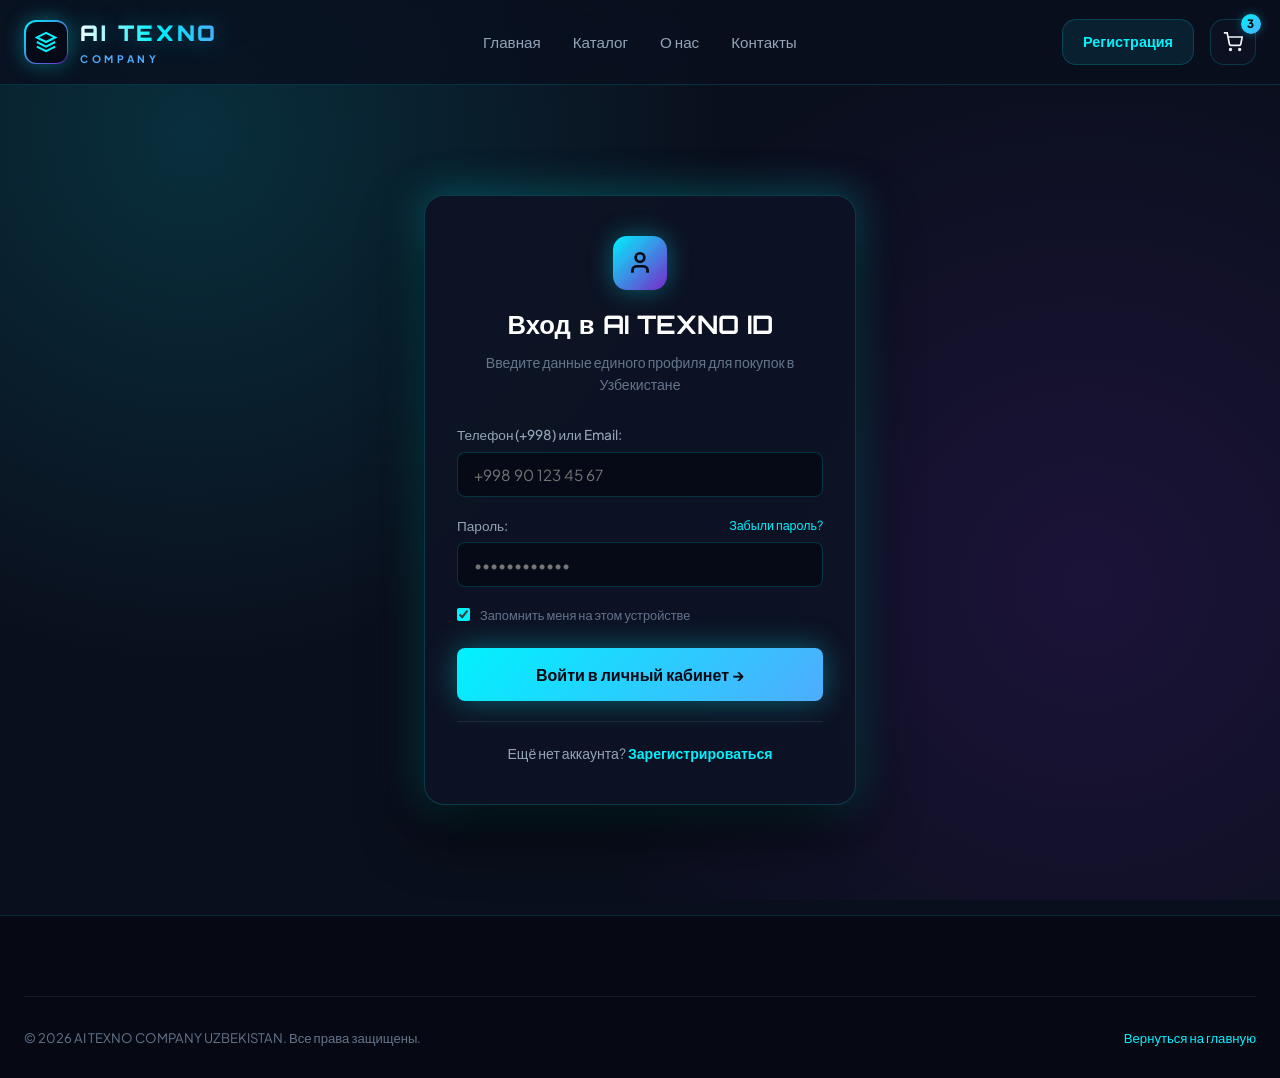
==== commit 24461cdd: "исправление" ====
--- a/login.html
+++ b/login.html
@@ -3,8 +3,8 @@
 <head>
   <meta charset="UTF-8">
   <meta name="viewport" content="width=device-width, initial-scale=1.0">
-  <title>Р’С…РѕРґ РІ Р°РєРєР°СѓРЅС‚ вЂ” AI TEXNO ID</title>
-  <meta name="description" content="РђРІС‚РѕСЂРёР·Р°С†РёСЏ РІ РµРґРёРЅРѕРј РїСЂРѕС„РёР»Рµ AI TEXNO COMPANY РґР»СЏ РєР»РёРµРЅС‚РѕРІ РІ РЈР·Р±РµРєРёСЃС‚Р°РЅРµ.">
+  <title>Вход в аккаунт — AI TEXNO ID</title>
+  <meta name="description" content="Авторизация в едином профиле AI TEXNO COMPANY для клиентов в Узбекистане.">
   
   <!-- Google Fonts: Orbitron & Plus Jakarta Sans -->
   <link rel="preconnect" href="https://fonts.googleapis.com">
@@ -40,18 +40,18 @@
 
       <nav class="desktop-nav">
         <ul class="nav-menu">
-          <li><a href="index.html" class="nav-link">Р“Р»Р°РІРЅР°СЏ</a></li>
-          <li><a href="index.html#catalog" class="nav-link">РљР°С‚Р°Р»РѕРі</a></li>
-          <li><a href="index.html#about" class="nav-link">Рћ РЅР°СЃ</a></li>
-          <li><a href="index.html#contacts" class="nav-link">РљРѕРЅС‚Р°РєС‚С‹</a></li>
+          <li><a href="index.html" class="nav-link">Главная</a></li>
+          <li><a href="index.html#catalog" class="nav-link">Каталог</a></li>
+          <li><a href="index.html#about" class="nav-link">О нас</a></li>
+          <li><a href="index.html#contacts" class="nav-link">Контакты</a></li>
         </ul>
       </nav>
 
       <div class="header-actions">
         <a href="registration.html" class="btn-auth">
-          <span>Р РµРіРёСЃС‚СЂР°С†РёСЏ</span>
+          <span>Регистрация</span>
         </a>
-        <a href="oformlenie.html" class="cart-btn" title="РљРѕСЂР·РёРЅР°">
+        <a href="oformlenie.html" class="cart-btn" title="Корзина">
           <svg width="20" height="20" viewBox="0 0 24 24" fill="none" stroke="currentColor" stroke-width="2">
             <circle cx="9" cy="21" r="1"></circle><circle cx="20" cy="21" r="1"></circle>
             <path d="M1 1h4l2.68 13.39a2 2 0 0 0 2 1.61h9.72a2 2 0 0 0 2-1.61L23 6H6"></path>
@@ -60,7 +60,7 @@
         </a>
 
         <!-- Hamburger Label -->
-        <label for="mobile-menu-toggle" class="mobile-toggle-btn" aria-label="РћС‚РєСЂС‹С‚СЊ РјРѕР±РёР»СЊРЅРѕРµ РјРµРЅСЋ">
+        <label for="mobile-menu-toggle" class="mobile-toggle-btn" aria-label="Открыть мобильное меню">
           <span></span>
           <span></span>
           <span></span>
@@ -70,30 +70,23 @@
       <!-- Pure CSS Mobile Navigation Drawer -->
       <div class="mobile-nav-drawer">
         <ul class="mobile-nav-menu">
-          <li><a href="index.html" class="mobile-nav-link"><span>Р“Р»Р°РІРЅР°СЏ СЃС‚СЂР°РЅРёС†Р°</span> &rarr;</a></li>
-          <li><a href="index.html#catalog" class="mobile-nav-link"><span>РљР°С‚Р°Р»РѕРі С‚РѕРІР°СЂРѕРІ</span> &rarr;</a></li>
-          <li><a href="index.html#about" class="mobile-nav-link"><span>Рћ РєРѕРјРїР°РЅРёРё</span> &rarr;</a></li>
-          <li><a href="index.html#contacts" class="mobile-nav-link"><span>РљРѕРЅС‚Р°РєС‚С‹</span> &rarr;</a></li>
+          <li><a href="index.html" class="mobile-nav-link"><span>Главная страница</span> &rarr;</a></li>
+          <li><a href="index.html#catalog" class="mobile-nav-link"><span>Каталог товаров</span> &rarr;</a></li>
+          <li><a href="index.html#about" class="mobile-nav-link"><span>О компании</span> &rarr;</a></li>
+          <li><a href="index.html#contacts" class="mobile-nav-link"><span>Контакты</span> &rarr;</a></li>
         </ul>
 
         <div class="mobile-nav-actions">
           <a href="registration.html" class="btn btn-primary" style="width:100%; justify-content:center;">
-            РЎРѕР·РґР°С‚СЊ Р°РєРєР°СѓРЅС‚ AI ID
+            Создать аккаунт AI ID
           </a>
           <a href="oformlenie.html" class="btn btn-secondary" style="width:100%; justify-content:center;">
-            РџРµСЂРµР№С‚Рё РІ РєРѕСЂР·РёРЅСѓ
+            Перейти в корзину
           </a>
         </div>
       </div>
     </div>
   </header>
-  <!-- PHONE CATEGORY BAR — auto-shown on mobile via CSS -->
-  <div class="mobile-category-bar">
-    <a href="index.html" class="mobile-category-chip">🏠 Главная</a>
-    <a href="index.html#catalog" class="mobile-category-chip active">🛍️ Каталог</a>
-    <a href="registration.html" class="mobile-category-chip">📝 Регистрация</a>
-    <a href="oformlenie.html" class="mobile-category-chip">🛒 Корзина</a>
-  </div>
 
   <!-- MAIN LOGIN SECTION -->
   <main class="section-padding" style="min-height: 80vh; display: flex; align-items: center;">
@@ -108,37 +101,37 @@
               <path d="M19 21v-2a4 4 0 0 0-4-4H9a4 4 0 0 0-4 4v2"/><circle cx="12" cy="7" r="4"/>
             </svg>
           </div>
-          <h1 style="font-family:var(--font-display); font-size:1.6rem; color:#fff; margin-bottom:6px;">Р’С…РѕРґ РІ AI TEXNO ID</h1>
-          <p style="color:var(--text-dim); font-size:0.88rem;">Р’РІРµРґРёС‚Рµ РґР°РЅРЅС‹Рµ РµРґРёРЅРѕРіРѕ РїСЂРѕС„РёР»СЏ РґР»СЏ РїРѕРєСѓРїРѕРє РІ РЈР·Р±РµРєРёСЃС‚Р°РЅРµ</p>
+          <h1 style="font-family:var(--font-display); font-size:1.6rem; color:#fff; margin-bottom:6px;">Вход в AI TEXNO ID</h1>
+          <p style="color:var(--text-dim); font-size:0.88rem;">Введите данные единого профиля для покупок в Узбекистане</p>
         </div>
 
         <!-- LOGIN FORM -->
         <form action="index.html#catalog" method="get">
           
           <div class="form-group">
-            <label class="form-label">РўРµР»РµС„РѕРЅ (+998) РёР»Рё Email:</label>
+            <label class="form-label">Телефон (+998) или Email:</label>
             <input type="text" class="form-input" placeholder="+998 90 123 45 67" required>
           </div>
 
           <div class="form-group">
             <div style="display:flex; justify-content:space-between; align-items:center; margin-bottom:6px;">
-              <label class="form-label" style="margin-bottom:0;">РџР°СЂРѕР»СЊ:</label>
-              <a href="#" style="font-size:0.78rem; color:var(--cyan-primary);">Р—Р°Р±С‹Р»Рё РїР°СЂРѕР»СЊ?</a>
+              <label class="form-label" style="margin-bottom:0;">Пароль:</label>
+              <a href="#" style="font-size:0.78rem; color:var(--cyan-primary);">Забыли пароль?</a>
             </div>
-            <input type="password" class="form-input" placeholder="вЂўвЂўвЂўвЂўвЂўвЂўвЂўвЂўвЂўвЂўвЂўвЂў" required>
+            <input type="password" class="form-input" placeholder="••••••••••••" required>
           </div>
 
           <label class="form-checkbox-label">
             <input type="checkbox" checked>
-            <span>Р—Р°РїРѕРјРЅРёС‚СЊ РјРµРЅСЏ РЅР° СЌС‚РѕРј СѓСЃС‚СЂРѕР№СЃС‚РІРµ</span>
+            <span>Запомнить меня на этом устройстве</span>
           </label>
 
           <button type="submit" class="btn btn-primary" style="width:100%; border-radius:var(--radius-sm); font-size:1rem; margin-bottom:20px;">
-            Р’РѕР№С‚Рё РІ Р»РёС‡РЅС‹Р№ РєР°Р±РёРЅРµС‚ &rarr;
+            Войти в личный кабинет &rarr;
           </button>
 
           <div style="text-align:center; font-size:0.88rem; color:var(--text-muted); border-top:1px solid rgba(255,255,255,0.08); padding-top:20px;">
-            Р•С‰С‘ РЅРµС‚ Р°РєРєР°СѓРЅС‚Р°? <a href="registration.html" style="color:var(--cyan-primary); font-weight:700;">Р—Р°СЂРµРіРёСЃС‚СЂРёСЂРѕРІР°С‚СЊСЃСЏ</a>
+            Ещё нет аккаунта? <a href="registration.html" style="color:var(--cyan-primary); font-weight:700;">Зарегистрироваться</a>
           </div>
 
         </form>
@@ -152,36 +145,12 @@
   <footer class="site-footer">
     <div class="container">
       <div class="footer-bottom">
-        <div>&copy; 2026 AI TEXNO COMPANY UZBEKISTAN. Р’СЃРµ РїСЂР°РІР° Р·Р°С‰РёС‰РµРЅС‹.</div>
-        <div><a href="index.html" style="color:var(--cyan-primary);">Р’РµСЂРЅСѓС‚СЊСЃСЏ РЅР° РіР»Р°РІРЅСѓСЋ</a></div>
+        <div>&copy; 2026 AI TEXNO COMPANY UZBEKISTAN. Все права защищены.</div>
+        <div><a href="index.html" style="color:var(--cyan-primary);">Вернуться на главную</a></div>
       </div>
     </div>
   </footer>
 
-
-  <!-- PHONE BOTTOM TAB BAR — auto-shown on mobile via CSS -->
-  <nav class="phone-bottom-tabbar">
-    <a href="index.html" class="phone-tab">
-      <svg viewBox="0 0 24 24" fill="none" stroke="currentColor"><path d="M3 9l9-7 9 7v11a2 2 0 0 1-2 2H5a2 2 0 0 1-2-2z"/><polyline points="9 22 9 12 15 12 15 22"/></svg>
-      <span>Главная</span>
-    </a>
-    <a href="index.html#catalog" class="phone-tab">
-      <svg viewBox="0 0 24 24" fill="none" stroke="currentColor"><rect x="2" y="3" width="20" height="14" rx="2"/><line x1="8" y1="21" x2="16" y2="21"/><line x1="12" y1="17" x2="12" y2="21"/></svg>
-      <span>Каталог</span>
-    </a>
-    <a href="index.html#about" class="phone-tab">
-      <svg viewBox="0 0 24 24" fill="none" stroke="currentColor"><polygon points="12 2 2 7 12 12 22 7 12 2"/><polyline points="2 17 12 22 22 17"/><polyline points="2 12 12 17 22 12"/></svg>
-      <span>О нас</span>
-    </a>
-    <a href="oformlenie.html" class="phone-tab">
-      <svg viewBox="0 0 24 24" fill="none" stroke="currentColor"><circle cx="9" cy="21" r="1"/><circle cx="20" cy="21" r="1"/><path d="M1 1h4l2.68 13.39a2 2 0 0 0 2 1.61h9.72a2 2 0 0 0 2-1.61L23 6H6"/></svg>
-      <span>Корзина</span>
-    </a>
-    <a href="login.html" class="phone-tab active">
-      <svg viewBox="0 0 24 24" fill="none" stroke="currentColor"><path d="M20 21v-2a4 4 0 0 0-4-4H8a4 4 0 0 0-4 4v2"/><circle cx="12" cy="7" r="4"/></svg>
-      <span>Профиль</span>
-    </a>
-  </nav>
 </body>
 </html>
 
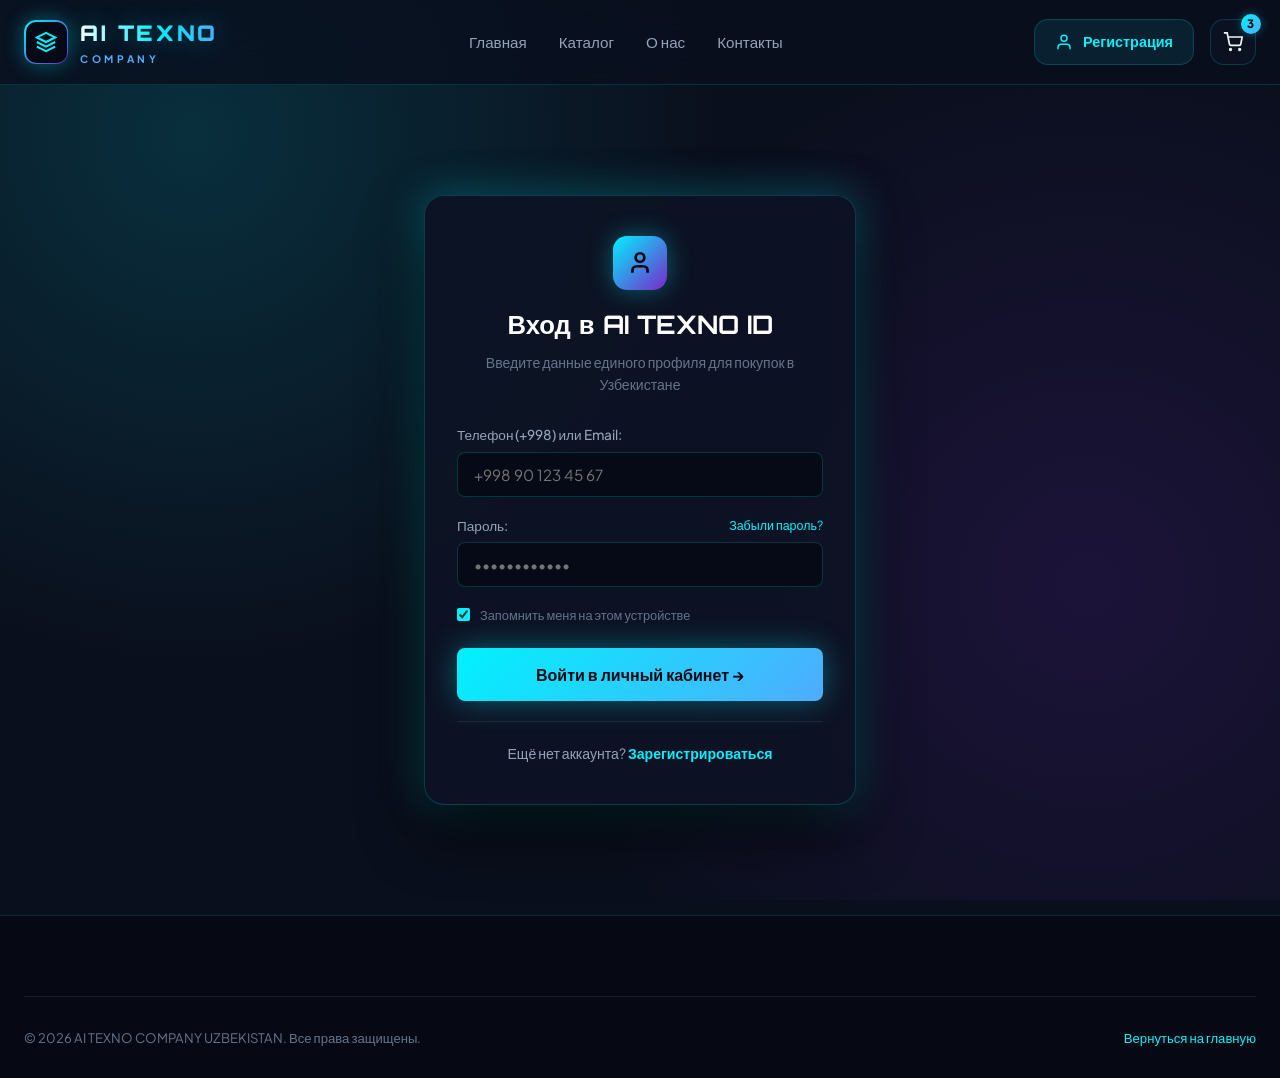
==== commit ed1d7b84: "исп" ====
--- a/login.html
+++ b/login.html
@@ -49,6 +49,10 @@
 
       <div class="header-actions">
         <a href="registration.html" class="btn-auth">
+          <svg width="18" height="18" viewBox="0 0 24 24" fill="none" stroke="currentColor" stroke-width="2" stroke-linecap="round" stroke-linejoin="round">
+            <path d="M20 21v-2a4 4 0 0 0-4-4H8a4 4 0 0 0-4 4v2"></path>
+            <circle cx="12" cy="7" r="4"></circle>
+          </svg>
           <span>Регистрация</span>
         </a>
         <a href="oformlenie.html" class="cart-btn" title="Корзина">
@@ -78,6 +82,10 @@
 
         <div class="mobile-nav-actions">
           <a href="registration.html" class="btn btn-primary" style="width:100%; justify-content:center;">
+            <svg width="18" height="18" viewBox="0 0 24 24" fill="none" stroke="currentColor" stroke-width="2">
+              <path d="M20 21v-2a4 4 0 0 0-4-4H8a4 4 0 0 0-4 4v2"></path>
+              <circle cx="12" cy="7" r="4"></circle>
+            </svg>
             Создать аккаунт AI ID
           </a>
           <a href="oformlenie.html" class="btn btn-secondary" style="width:100%; justify-content:center;">
--- a/style.css
+++ b/style.css
@@ -1713,6 +1713,93 @@
 }
 
 @media (max-width: 768px) {
+  /* Mobile-only performance optimization: keep desktop 100% unchanged */
+  html {
+    scroll-behavior: auto;
+  }
+
+  body {
+    background: #0a0f1d !important;
+    background-image: none !important;
+    background-attachment: scroll !important;
+    background-size: auto !important;
+    background-position: center top !important;
+    -webkit-backdrop-filter: none !important;
+    backdrop-filter: none !important;
+  }
+
+  * {
+    box-shadow: none !important;
+    filter: none !important;
+  }
+
+  img,
+  svg {
+    filter: none !important;
+  }
+
+  .site-header,
+  .phone-bottom-tabbar,
+  .nav-link,
+  .btn,
+  .product-card,
+  .feature-card,
+  .review-card,
+  .logo-icon-box,
+  .hero-floating-tag,
+  .stat-item,
+  .hero-visual-card,
+  .modal-dialog,
+  .cart-drawer-dialog,
+  .hero-badge {
+    -webkit-backdrop-filter: none !important;
+    backdrop-filter: none !important;
+    transition: none !important;
+    box-shadow: none !important;
+  }
+
+  .hero-badge-dot {
+    animation: none !important;
+    opacity: 1 !important;
+    transform: none !important;
+    box-shadow: none !important;
+  }
+
+  .scroll-reveal-up,
+  .scroll-reveal-left,
+  .scroll-reveal-right,
+  .scroll-reveal-scale,
+  .hero-content,
+  .hero-visual-card,
+  .hero-floating-tag,
+  .stat-item,
+  .product-card,
+  .feature-card,
+  .review-card,
+  .modal-dialog,
+  .cart-drawer-dialog {
+    animation: none !important;
+    animation-timeline: auto !important;
+    transform: none !important;
+  }
+
+  *, *::before, *::after {
+    animation-duration: 0.01ms !important;
+    animation-iteration-count: 1 !important;
+    transition-duration: 0.01ms !important;
+    scroll-behavior: auto !important;
+    box-shadow: none !important;
+  }
+
+  img,
+  .hero-main-img,
+  .product-img-box,
+  .about-img,
+  .detail-img-large {
+    content-visibility: auto;
+    contain: layout paint;
+  }
+
   .header-inner {
     height: 74px;
   }
@@ -1914,6 +2001,11 @@
 .btn-switch-version  { display: none !important; }
 
 @media (max-width: 480px) {
+
+  html, body {
+    overflow-x: hidden;
+    max-width: 100%;
+  }
 
   /* Body reserves space for fixed bottom nav */
   body { padding-bottom: 72px; }
@@ -1958,7 +2050,9 @@
     position: fixed;
     bottom: 0;
     left: 0;
-    width: 100vw;
+    right: 0;
+    width: 100%;
+    max-width: 100%;
     height: 64px;
     background: rgba(6, 9, 19, 0.97);
     backdrop-filter: blur(24px) saturate(180%);
